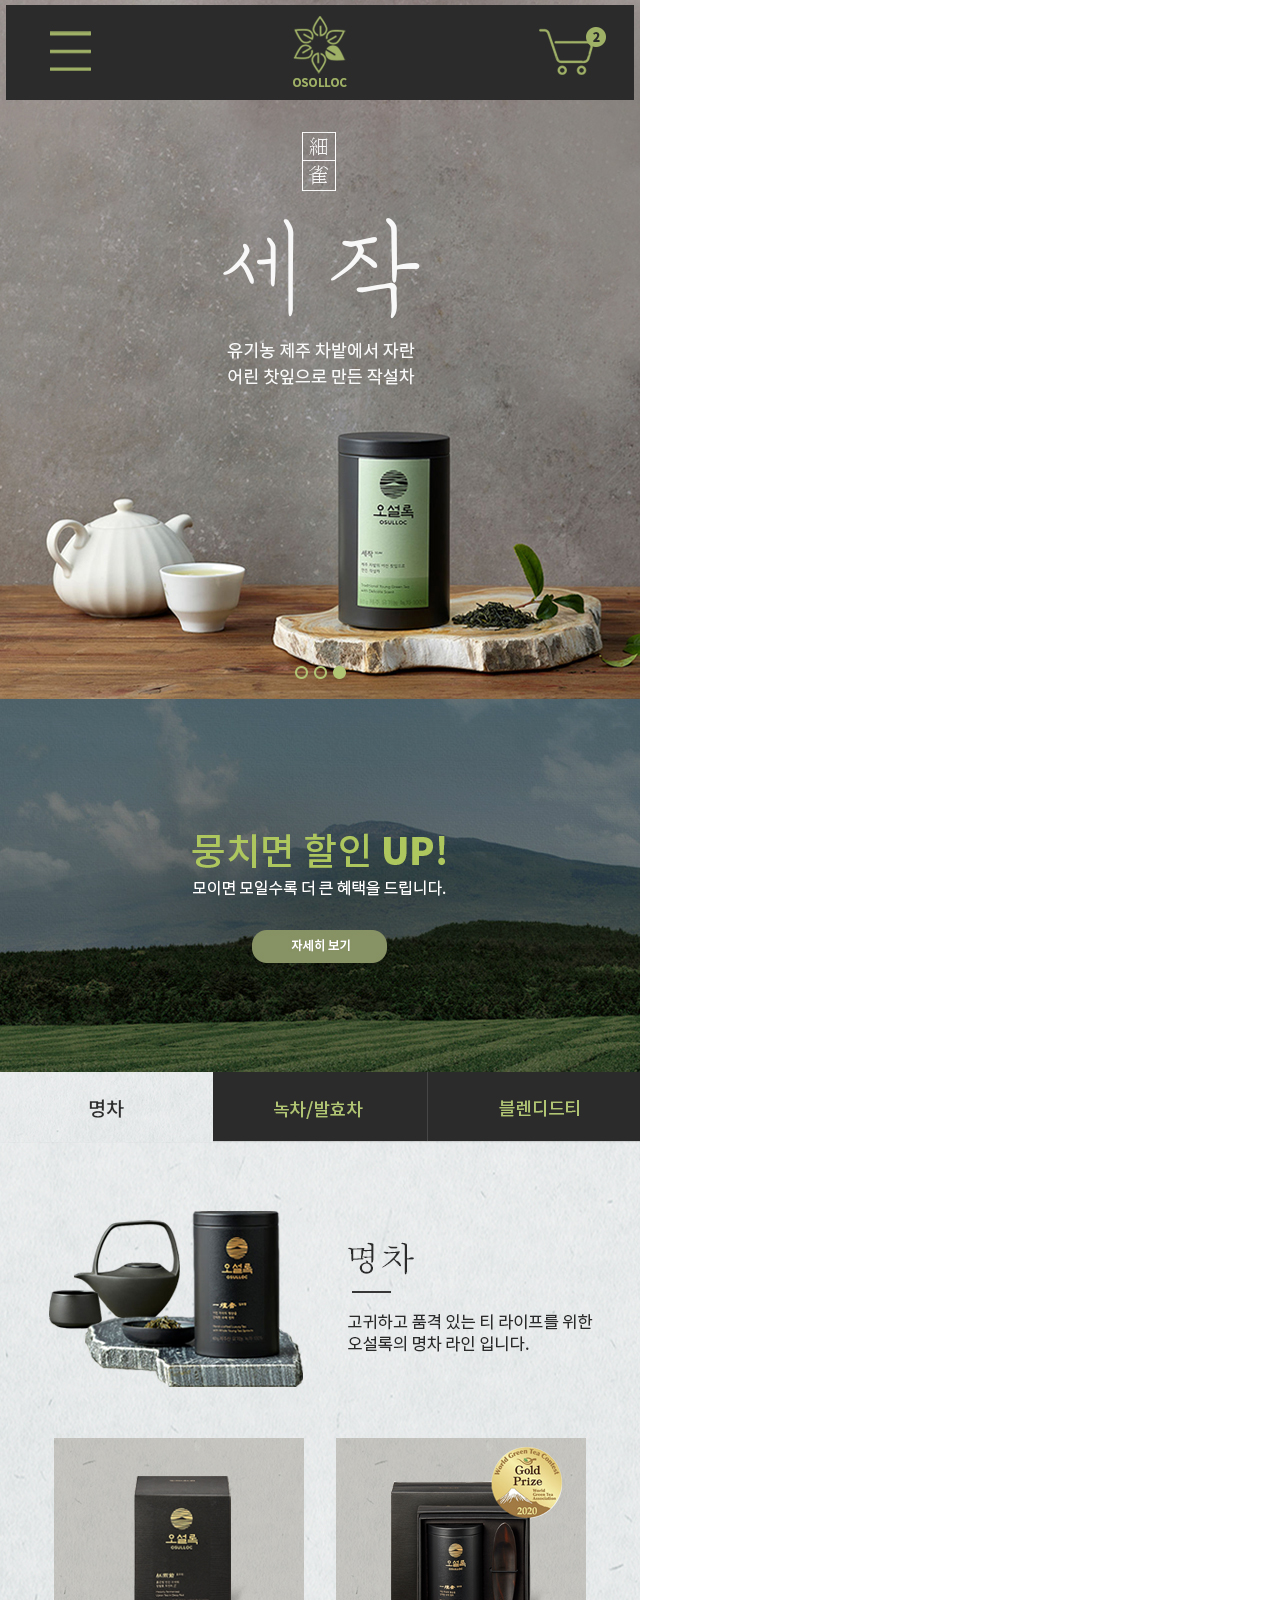
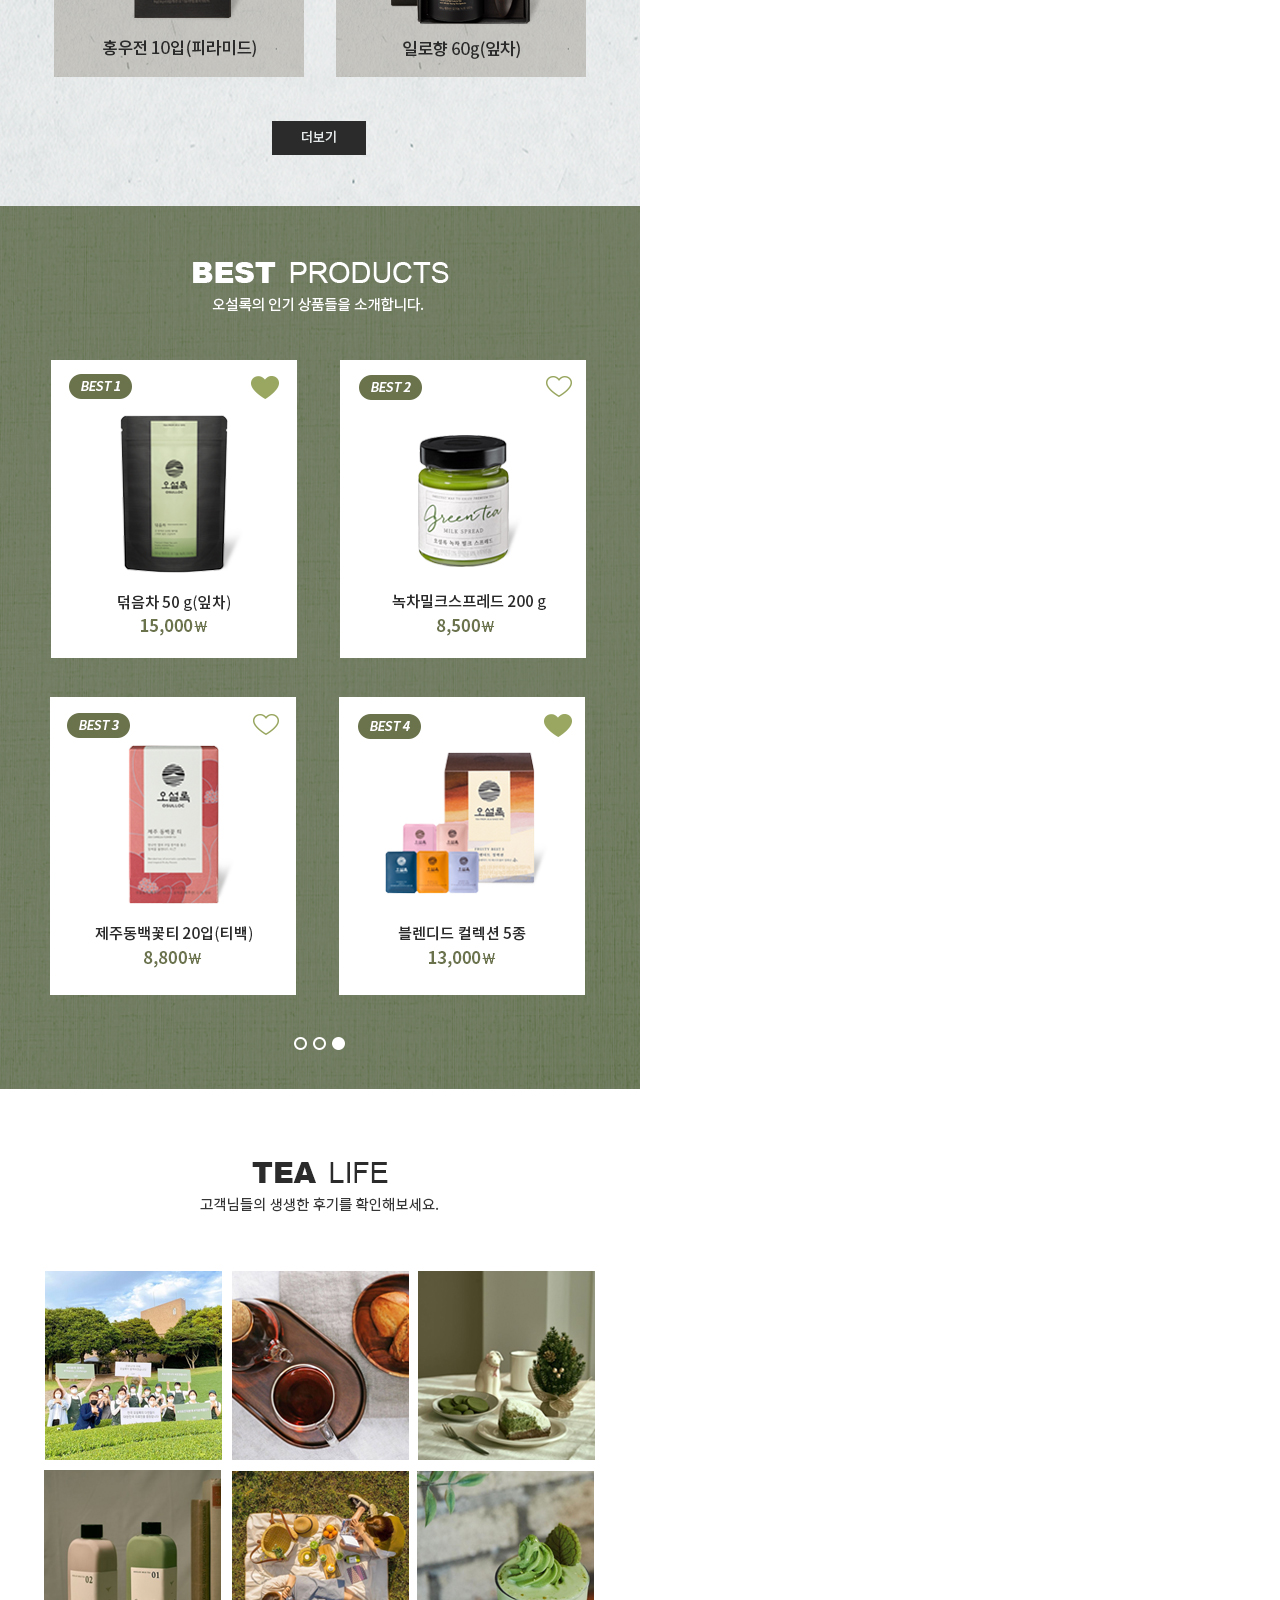
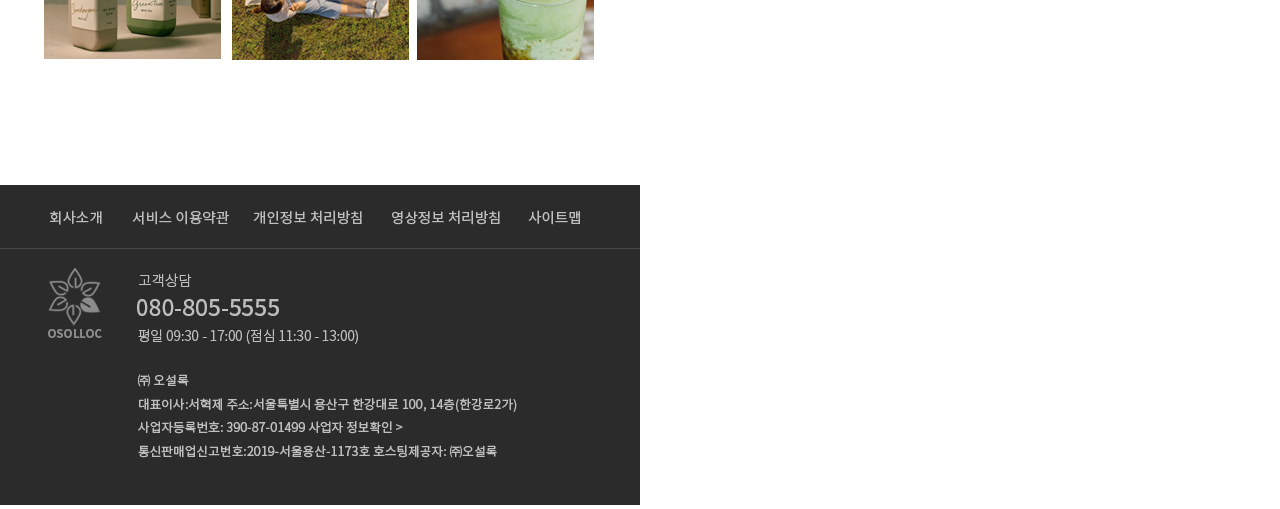
==== osulloc.html @ e0eb30c8 "2021.03.15 업로드" ====
<!DOCTYPE html>
<html lang="en">
<head>
    <meta charset="UTF-8">
    <title>Document</title>
    <style>
        *{padding: 0; margin: 0;}
    </style>
</head>
<body>
    <img src="images/osulloc.jpg" alt="오설록">
</body>
</html>
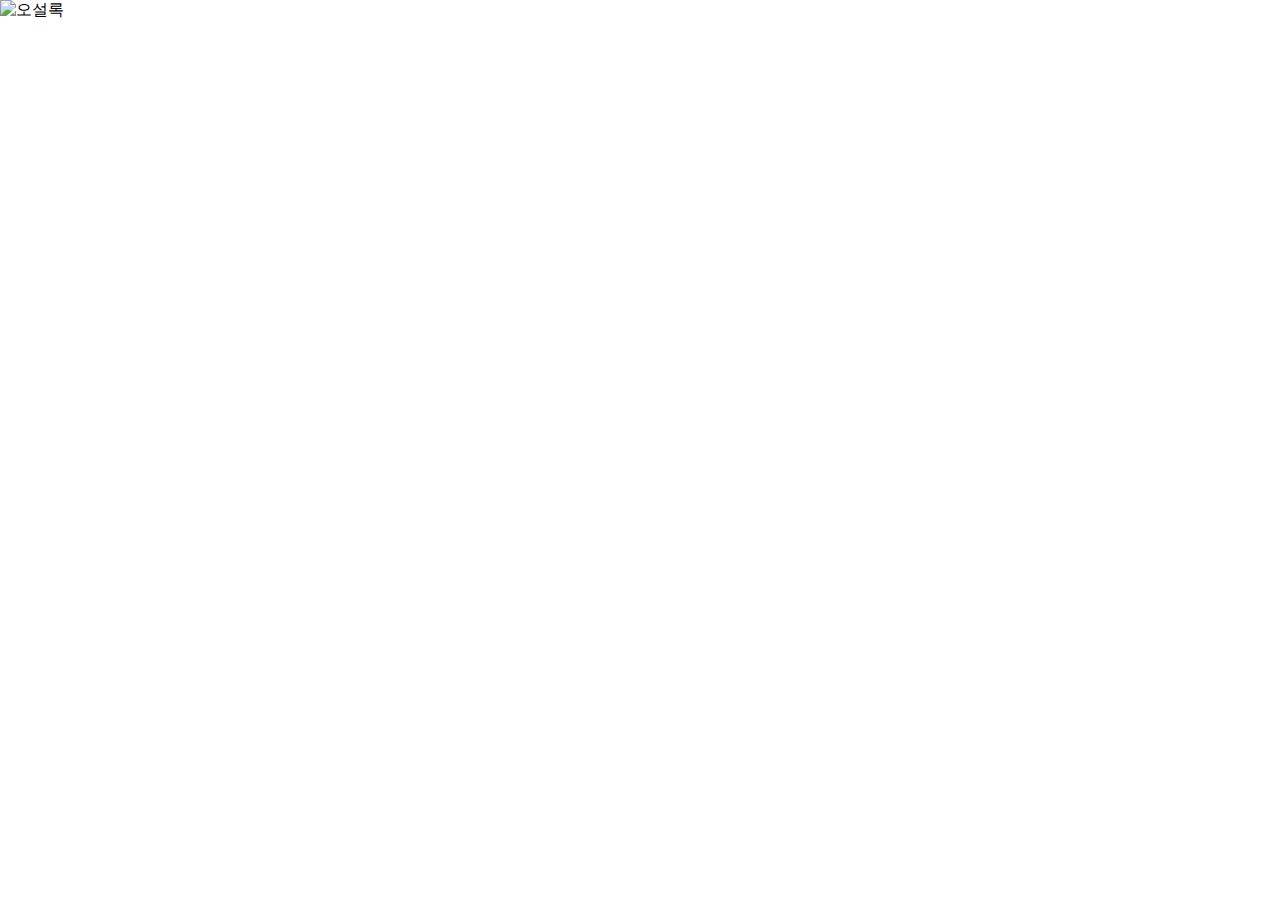
==== commit 19cb5416: "2021.03.17 수정" ====
--- a/osulloc.html
+++ b/osulloc.html
@@ -8,6 +8,6 @@
     </style>
 </head>
 <body>
-    <img src="images/osulloc.jpg" alt="오설록">
+    <img src="https://cdn.jsdelivr.net/gh/nami-web/jnmnm/images/osulloc.jpg" alt="오설록">
 </body>
-</html>+</html>
